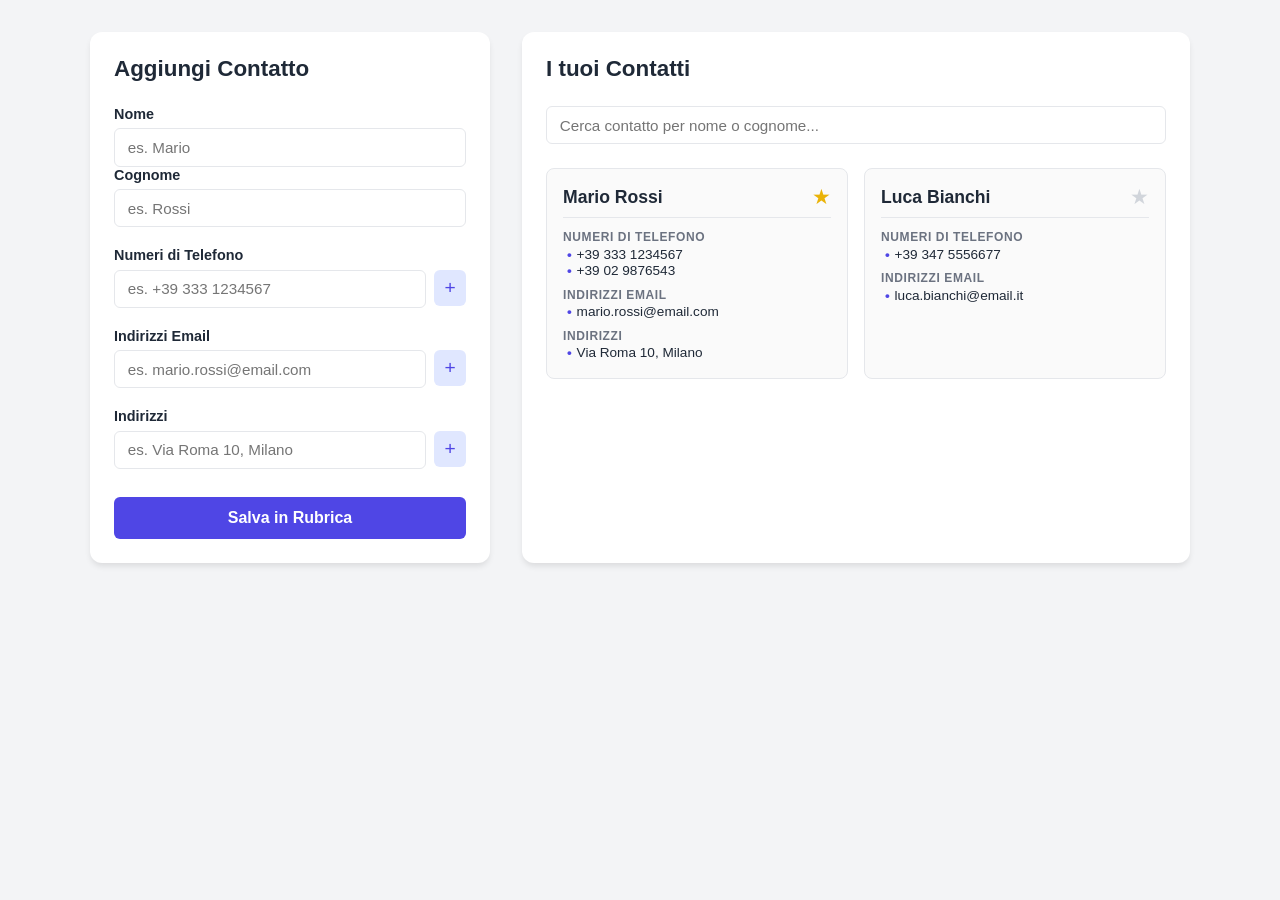
==== Frontend/index.html @ 47a5438b "Aggiunto FrontEnd e bozza di POST" ====
<!DOCTYPE html>
<html lang="it">
<head>
    <meta charset="UTF-8">
    <meta name="viewport" content="width=device-width, initial-scale=1.0">
    <title>Rubrica Telefonica Smart</title>
    <link rel="stylesheet" href="style.css">
</head>
<body>

    <div class="container">
        
        <div class="form-panel">
            <h2>Aggiungi Contatto</h2>
                
                <div class="form-group">
                    <label for="name">Nome</label>
                    <input type="text" id="name" class="form-control" placeholder="es. Mario" required>
                    <label for="surname">Cognome</label>
                    <input type="text" id="surname" class="form-control" placeholder="es. Rossi" required>
                </div>

                <div class="form-group">
                    <label>Numeri di Telefono</label>
                    <div class="dynamic-input-group">
                        <input type="tel" id="number" class="form-control" placeholder="es. +39 333 1234567">
                        <button type="button" id="addNumber" class="btn-add-field" title="Aggiungi numero">+</button>
                    </div>
                </div>

                <div class="form-group">
                    <label>Indirizzi Email</label>
                    <div class="dynamic-input-group">
                        <input type="email" id="email" class="form-control" placeholder="es. mario.rossi@email.com">
                        <button type="button" id="addEmail" class="btn-add-field" title="Aggiungi email">+</button>
                    </div>
                </div>

                <div class="form-group">
                    <label>Indirizzi</label>
                    <div class="dynamic-input-group">
                        <input type="text" id="address" class="form-control" placeholder="es. Via Roma 10, Milano">
                        <button type="button" id="addAddress" class="btn-add-field" title="Aggiungi indirizzo">+</button>
                    </div>
                </div>
                <button type="submit" id="postContact" class="btn-submit">Salva in Rubrica</button>
            
        </div>
<!--------------->
        <div class="list-panel">
            <h2>I tuoi Contatti</h2>
            
            <div class="search-bar">
                <input type="text" id="search" class="form-control" placeholder="Cerca contatto per nome o cognome...">
            </div>

            <div class="contacts-grid" id="contactsGrid">
                
                <div class="contact-card">
                    <div class="contact-header">
                        <span class="contact-name">Mario Rossi</span>
                        <label class="card-fav-toggle">
                            <input type="checkbox" checked>
                            <span class="star">★</span>
                        </label>
                    </div>
                    
                    <div class="detail-section">
                        <div id="getResult" class="detail-title">Numeri di Telefono</div>
                        <ul class="detail-list">
                            <li>+39 333 1234567</li>
                            <li>+39 02 9876543</li>
                        </ul>
                    </div>

                    <div class="detail-section">
                        <div class="detail-title">Indirizzi Email</div>
                        <ul class="detail-list">
                            <li>mario.rossi@email.com</li>
                        </ul>
                    </div>

                    <div class="detail-section">
                        <div class="detail-title">Indirizzi</div>
                        <ul class="detail-list">
                            <li>Via Roma 10, Milano</li>
                        </ul>
                    </div>
                </div>

                <div class="contact-card">
                    <div class="contact-header">
                        <span class="contact-name">Luca Bianchi</span>
                        <label class="card-fav-toggle">
                            <input type="checkbox">
                            <span class="star">★</span>
                        </label>
                    </div>
                    
                    <div class="detail-section">
                        <div class="detail-title">Numeri di Telefono</div>
                        <ul class="detail-list">
                            <li>+39 347 5556677</li>
                        </ul>
                    </div>

                    <div class="detail-section">
                        <div class="detail-title">Indirizzi Email</div>
                        <ul class="detail-list">
                            <li>luca.bianchi@email.it</li>
                        </ul>
                    </div>
                </div>

            </div>
        </div>

    </div>
    <script src="api.js"></script>
    <script src="main.js"></script>
</body>
</html>
---- Frontend/style.css ----
:root {
            --primary-color: #4f46e5;
            --primary-hover: #4338ca;
            --bg-color: #f3f4f6;
            --card-bg: #ffffff;
            --text-main: #1f2937;
            --text-muted: #6b7280;
            --border-color: #e5e7eb;
            --accent-fav: #eab308;
        }

        * {
            box-sizing: border-box;
            margin: 0;
            padding: 0;
            font-family: 'Segoe UI', Roboto, Helvetica, Arial, sans-serif;
        }

        body {
            background-color: var(--bg-color);
            color: var(--text-main);
            padding: 2rem 1rem;
            display: flex;
            justify-content: center;
        }

        .container {
            width: 100%;
            max-width: 1100px;
            display: grid;
            grid-template-columns: 1fr;
            gap: 2rem;
        }

        @media (min-width: 768px) {
            .container {
                grid-template-columns: 400px 1fr;
            }
        }

        h2 {
            margin-bottom: 1.5rem;
            font-size: 1.4rem;
            color: var(--text-main);
            display: flex;
            align-items: center;
            gap: 0.5rem;
        }

        /* --- PANNELLO FORM DI INSERIMENTO --- */
        .form-panel {
            background: var(--card-bg);
            padding: 1.5rem;
            border-radius: 12px;
            box-shadow: 0 4px 6px -1px rgba(0, 0, 0, 0.1);
            height: fit-content;
        }

        .form-group {
            margin-bottom: 1.25rem;
        }

        .form-group label {
            display: block;
            margin-bottom: 0.4rem;
            font-weight: 600;
            font-size: 0.9rem;
            color: var(--text-main);
        }

        .form-control {
            width: 100%;
            padding: 0.6rem 0.8rem;
            border: 1px solid var(--border-color);
            border-radius: 6px;
            font-size: 0.95rem;
            outline: none;
            transition: border-color 0.2s;
        }

        .form-control:focus {
            border-color: var(--primary-color);
        }

        /* Campi Multipli (Input + Bottone Aggiungi) */
        .dynamic-input-group {
            display: flex;
            gap: 0.5rem;
            margin-bottom: 0.5rem;
        }

        .btn-add-field {
            background: #e0e7ff;
            color: var(--primary-color);
            border: none;
            border-radius: 6px;
            width: 36px;
            height: 36px;
            font-size: 1.2rem;
            cursor: pointer;
            display: flex;
            align-items: center;
            justify-content: center;
            transition: background 0.2s;
        }

        .btn-add-field:hover {
            background: #c7d2fe;
        }

        /* Preferiti Toggle nel Form */
        .fav-toggle-container {
            display: flex;
            align-items: center;
            gap: 0.5rem;
            cursor: pointer;
            user-select: none;
            margin-top: 0.5rem;
        }

        .fav-checkbox {
            display: none;
        }

        .fav-star-icon {
            font-size: 1.5rem;
            color: #d1d5db;
            transition: color 0.2s;
        }

        .fav-checkbox:checked + .fav-star-icon {
            color: var(--accent-fav);
        }

        .btn-submit {
            width: 100%;
            background: var(--primary-color);
            color: white;
            border: none;
            padding: 0.75rem;
            border-radius: 6px;
            font-size: 1rem;
            font-weight: 600;
            cursor: pointer;
            transition: background 0.2s;
            margin-top: 0.5rem;
        }

        .btn-submit:hover {
            background: var(--primary-hover);
        }


        /* --- PANNELLO LISTA CONTATTI --- */
        .list-panel {
            background: var(--card-bg);
            padding: 1.5rem;
            border-radius: 12px;
            box-shadow: 0 4px 6px -1px rgba(0, 0, 0, 0.1);
        }

        .search-bar {
            margin-bottom: 1.5rem;
        }

        .contacts-grid {
            display: grid;
            grid-template-columns: 1fr;
            gap: 1rem;
        }

        @media (min-width: 1000px) {
            .contacts-grid {
                grid-template-columns: 1fr 1fr;
            }
        }

        /* Card Singolo Contatto */
        .contact-card {
            border: 1px solid var(--border-color);
            border-radius: 8px;
            padding: 1rem;
            position: relative;
            display: flex;
            flex-direction: column;
            gap: 0.5rem;
            background: #fafafa;
        }

        .contact-header {
            display: flex;
            justify-content: space-between;
            align-items: center;
            border-bottom: 1px solid var(--border-color);
            padding-bottom: 0.5rem;
            margin-bottom: 0.25rem;
        }

        .contact-name {
            font-weight: 700;
            font-size: 1.1rem;
        }

        /* Toggle Preferito sulla Card (interattivo con CSS) */
        .card-fav-toggle {
            cursor: pointer;
        }
        .card-fav-toggle input {
            display: none;
        }
        .card-fav-toggle .star {
            font-size: 1.3rem;
            color: #d1d5db;
        }
        .card-fav-toggle input:checked + .star {
            color: var(--accent-fav);
        }

        /* Sezioni dettagli (Numeri, Email, Indirizzi) */
        .detail-section {
            font-size: 0.85rem;
        }

        .detail-title {
            font-weight: 600;
            color: var(--text-muted);
            text-transform: uppercase;
            font-size: 0.75rem;
            letter-spacing: 0.05em;
            margin-bottom: 0.15rem;
        }

        .detail-list {
            list-style: none;
            padding-left: 0.25rem;
        }

        .detail-list li {
            color: var(--text-main);
            margin-bottom: 0.1rem;
            display: flex;
            align-items: center;
            gap: 0.3rem;
        }

        .detail-list li::before {
            content: "•";
            color: var(--primary-color);
            font-weight: bold;
        }
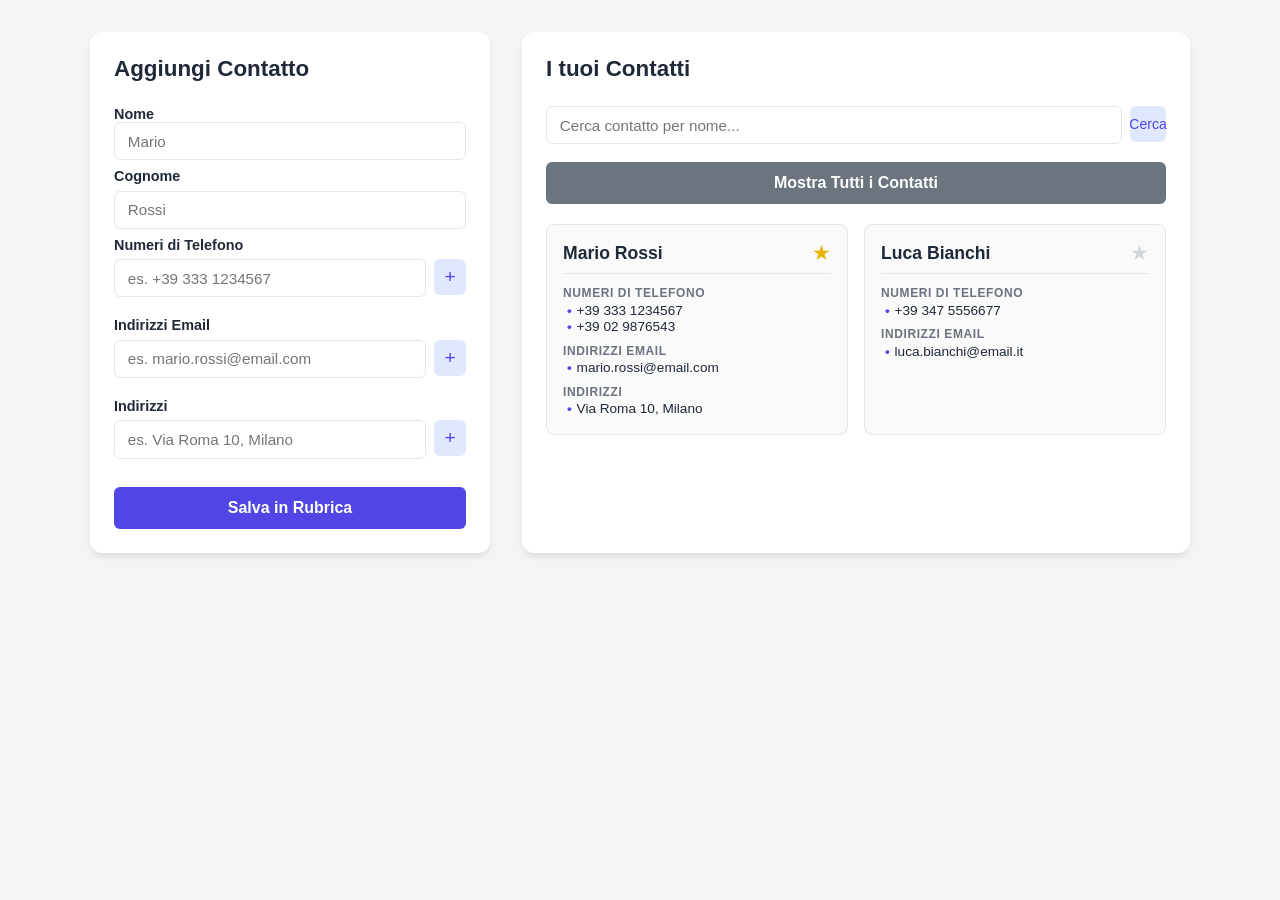
==== commit 7bb6f23d: "Aggiunto campo per la get e implementata la creazione del contatto con campi telefono, mail e indiri" ====
--- a/Frontend/index.html
+++ b/Frontend/index.html
@@ -13,14 +13,20 @@
         <div class="form-panel">
             <h2>Aggiungi Contatto</h2>
                 
-                <div class="form-group">
-                    <label for="name">Nome</label>
-                    <input type="text" id="name" class="form-control" placeholder="es. Mario" required>
-                    <label for="surname">Cognome</label>
-                    <input type="text" id="surname" class="form-control" placeholder="es. Rossi" required>
+                <div id="backendContactContainer" class="form-group">
                 </div>
 
                 <div class="form-group">
+                    <label>Nome<label>
+                    <div class="dynamic-input-group">
+                        <input type="tel" id="name" class="form-control" placeholder="Mario">
+                    </div>
+
+                    <label>Cognome</label>
+                    <div class="dynamic-input-group">
+                        <input type="tel" id="surname" class="form-control" placeholder="Rossi">
+                    </div>
+
                     <label>Numeri di Telefono</label>
                     <div class="dynamic-input-group">
                         <input type="tel" id="number" class="form-control" placeholder="es. +39 333 1234567">
@@ -46,12 +52,16 @@
                 <button type="submit" id="postContact" class="btn-submit">Salva in Rubrica</button>
             
         </div>
-<!--------------->
+
         <div class="list-panel">
             <h2>I tuoi Contatti</h2>
             
-            <div class="search-bar">
-                <input type="text" id="search" class="form-control" placeholder="Cerca contatto per nome o cognome...">
+            <div class="search-container" style="display: flex; flex-direction: column; gap: 10px; margin-bottom: 20px;">
+                <div class="dynamic-input-group">
+                    <input type="text" id="searchName" class="form-control" placeholder="Cerca contatto per nome...">
+                    <button type="button" id="btnSearch" class="btn-add-field" title="Cerca" style="padding: 0 15px; font-size: 14px;">Cerca</button>
+                </div>
+                <button type="button" id="btnShowAll" class="btn-submit" style="margin: 0; background-color: #6c757d;">Mostra Tutti i Contatti</button>
             </div>
 
             <div class="contacts-grid" id="contactsGrid">
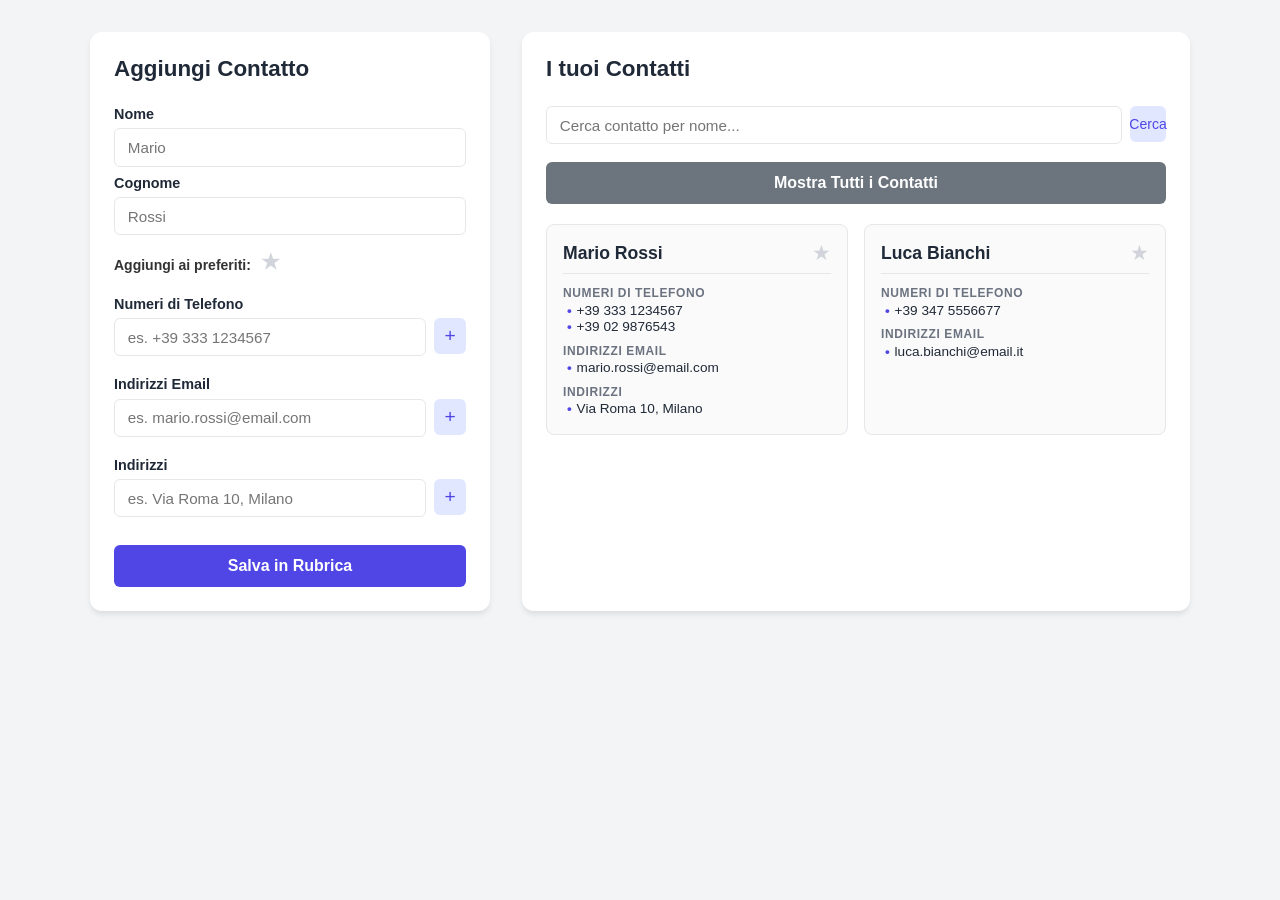
==== commit ec3e38c5: "Aggiunta checkbox per mettere contatto nei preferiti" ====
--- a/Frontend/index.html
+++ b/Frontend/index.html
@@ -17,14 +17,22 @@
                 </div>
 
                 <div class="form-group">
-                    <label>Nome<label>
+                    <label for="name">Nome</label>
                     <div class="dynamic-input-group">
-                        <input type="tel" id="name" class="form-control" placeholder="Mario">
+                        <input type="text" id="name" class="form-control" placeholder="Mario">
                     </div>
 
-                    <label>Cognome</label>
+                    <label for="surname">Cognome</label>
                     <div class="dynamic-input-group">
-                        <input type="tel" id="surname" class="form-control" placeholder="Rossi">
+                        <input type="text" id="surname" class="form-control" placeholder="Rossi">
+                    </div>
+
+                    <div class="fav-input-group" style="margin: 15px 0; display: flex; align-items: center; gap: 10px;">
+                        <span style="font-size: 14px; font-weight: bold; color: #333;">Aggiungi ai preferiti:</span>
+                        <label class="card-fav-toggle" style="cursor: pointer; font-size: 20px;">
+                            <input type="checkbox" id="isFavorite">
+                            <span class="star">★</span>
+                        </label>
                     </div>
 
                     <label>Numeri di Telefono</label>
@@ -70,7 +78,7 @@
                     <div class="contact-header">
                         <span class="contact-name">Mario Rossi</span>
                         <label class="card-fav-toggle">
-                            <input type="checkbox" checked>
+                            <input type="checkbox" id="favourite">
                             <span class="star">★</span>
                         </label>
                     </div>
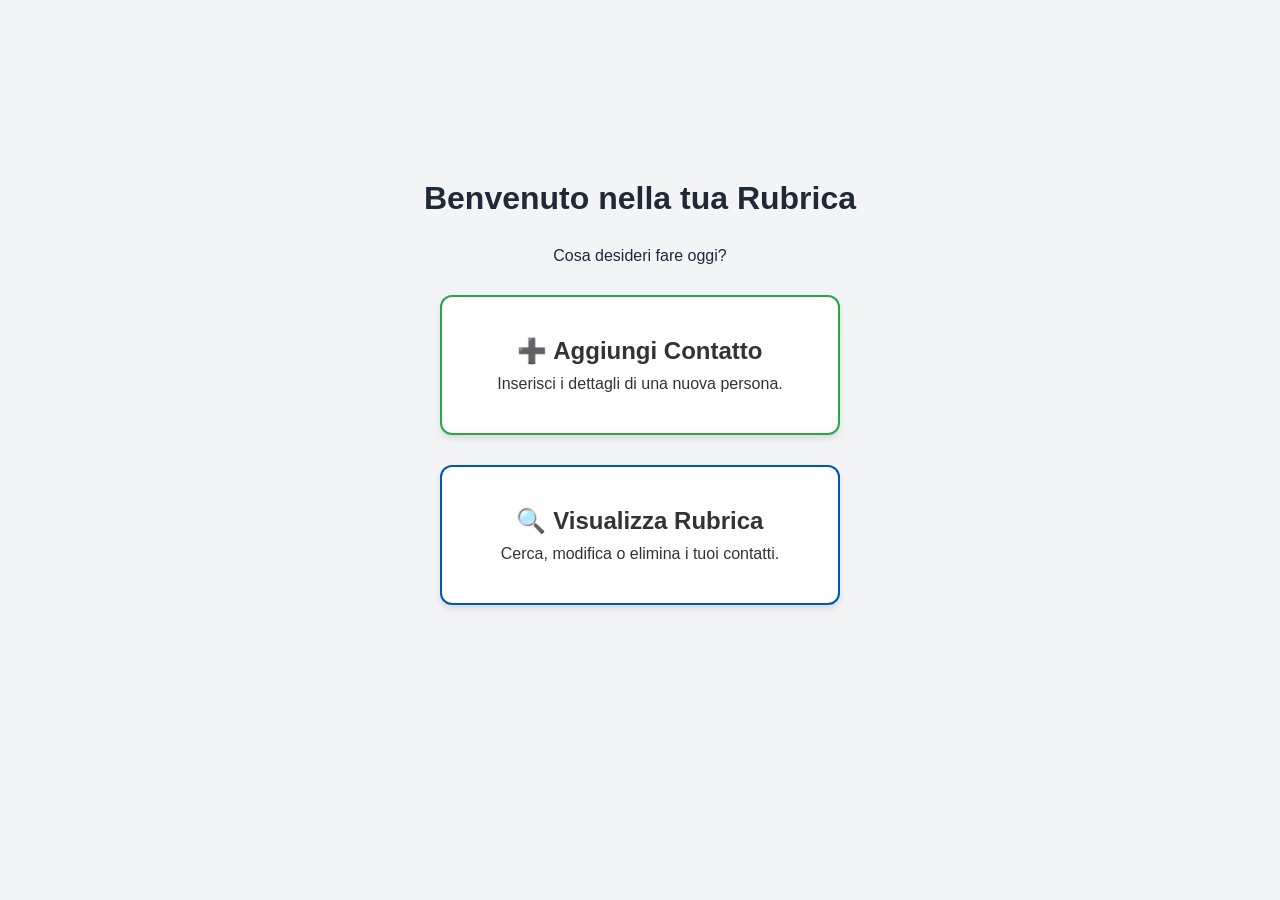
==== commit c4338786: "Aggiunta pagina index in frontend. Sistemati dati per far funzionare il progetto soltanto clonando i" ====
--- a/Frontend/index.html
+++ b/Frontend/index.html
@@ -3,138 +3,54 @@
 <head>
     <meta charset="UTF-8">
     <meta name="viewport" content="width=device-width, initial-scale=1.0">
-    <title>Rubrica Telefonica Smart</title>
+    <title>Rubrica - Home</title>
     <link rel="stylesheet" href="style.css">
+    <style>
+        .home-container {
+            display: flex;
+            flex-direction: column;
+            align-items: center;
+            justify-content: center;
+            min-height: 80vh;
+            gap: 30px;
+        }
+        .action-card {
+            background: #fff;
+            padding: 40px;
+            border-radius: 12px;
+            box-shadow: 0 4px 6px rgba(0,0,0,0.1);
+            text-align: center;
+            width: 100%;
+            max-width: 400px;
+            text-decoration: none;
+            color: #333;
+            transition: transform 0.2s;
+            border: 2px solid transparent;
+        }
+        .action-card:hover {
+            transform: translateY(-5px);
+        }
+        .card-add { border-color: #28a745; }
+        .card-view { border-color: #0056b3; }
+        .action-card h2 { margin-bottom: 10px; }
+    </style>
 </head>
 <body>
 
-    <div class="container">
-        
-        <div class="form-panel">
-            <h2>Aggiungi Contatto</h2>
-                
-                <div id="backendContactContainer" class="form-group">
-                </div>
+    <div class="container home-container">
+        <h1>Benvenuto nella tua Rubrica</h1>
+        <p>Cosa desideri fare oggi?</p>
 
-                <div class="form-group">
-                    <label for="name">Nome</label>
-                    <div class="dynamic-input-group">
-                        <input type="text" id="name" class="form-control" placeholder="Mario">
-                    </div>
+        <a href="crea.html" class="action-card card-add">
+            <h2>➕ Aggiungi Contatto</h2>
+            <p>Inserisci i dettagli di una nuova persona.</p>
+        </a>
 
-                    <label for="surname">Cognome</label>
-                    <div class="dynamic-input-group">
-                        <input type="text" id="surname" class="form-control" placeholder="Rossi">
-                    </div>
+        <a href="visualizza.html" class="action-card card-view">
+            <h2>🔍 Visualizza Rubrica</h2>
+            <p>Cerca, modifica o elimina i tuoi contatti.</p>
+        </a>
+    </div>
 
-                    <div class="fav-input-group" style="margin: 15px 0; display: flex; align-items: center; gap: 10px;">
-                        <span style="font-size: 14px; font-weight: bold; color: #333;">Aggiungi ai preferiti:</span>
-                        <label class="card-fav-toggle" style="cursor: pointer; font-size: 20px;">
-                            <input type="checkbox" id="isFavorite">
-                            <span class="star">★</span>
-                        </label>
-                    </div>
-
-                    <label>Numeri di Telefono</label>
-                    <div class="dynamic-input-group">
-                        <input type="tel" id="number" class="form-control" placeholder="es. +39 333 1234567">
-                        <button type="button" id="addNumber" class="btn-add-field" title="Aggiungi numero">+</button>
-                    </div>
-                </div>
-
-                <div class="form-group">
-                    <label>Indirizzi Email</label>
-                    <div class="dynamic-input-group">
-                        <input type="email" id="email" class="form-control" placeholder="es. mario.rossi@email.com">
-                        <button type="button" id="addEmail" class="btn-add-field" title="Aggiungi email">+</button>
-                    </div>
-                </div>
-
-                <div class="form-group">
-                    <label>Indirizzi</label>
-                    <div class="dynamic-input-group">
-                        <input type="text" id="address" class="form-control" placeholder="es. Via Roma 10, Milano">
-                        <button type="button" id="addAddress" class="btn-add-field" title="Aggiungi indirizzo">+</button>
-                    </div>
-                </div>
-                <button type="submit" id="postContact" class="btn-submit">Salva in Rubrica</button>
-            
-        </div>
-
-        <div class="list-panel">
-            <h2>I tuoi Contatti</h2>
-            
-            <div class="search-container" style="display: flex; flex-direction: column; gap: 10px; margin-bottom: 20px;">
-                <div class="dynamic-input-group">
-                    <input type="text" id="searchName" class="form-control" placeholder="Cerca contatto per nome...">
-                    <button type="button" id="btnSearch" class="btn-add-field" title="Cerca" style="padding: 0 15px; font-size: 14px;">Cerca</button>
-                </div>
-                <button type="button" id="btnShowAll" class="btn-submit" style="margin: 0; background-color: #6c757d;">Mostra Tutti i Contatti</button>
-            </div>
-
-            <div class="contacts-grid" id="contactsGrid">
-                
-                <div class="contact-card">
-                    <div class="contact-header">
-                        <span class="contact-name">Mario Rossi</span>
-                        <label class="card-fav-toggle">
-                            <input type="checkbox" id="favourite">
-                            <span class="star">★</span>
-                        </label>
-                    </div>
-                    
-                    <div class="detail-section">
-                        <div id="getResult" class="detail-title">Numeri di Telefono</div>
-                        <ul class="detail-list">
-                            <li>+39 333 1234567</li>
-                            <li>+39 02 9876543</li>
-                        </ul>
-                    </div>
-
-                    <div class="detail-section">
-                        <div class="detail-title">Indirizzi Email</div>
-                        <ul class="detail-list">
-                            <li>mario.rossi@email.com</li>
-                        </ul>
-                    </div>
-
-                    <div class="detail-section">
-                        <div class="detail-title">Indirizzi</div>
-                        <ul class="detail-list">
-                            <li>Via Roma 10, Milano</li>
-                        </ul>
-                    </div>
-                </div>
-
-                <div class="contact-card">
-                    <div class="contact-header">
-                        <span class="contact-name">Luca Bianchi</span>
-                        <label class="card-fav-toggle">
-                            <input type="checkbox">
-                            <span class="star">★</span>
-                        </label>
-                    </div>
-                    
-                    <div class="detail-section">
-                        <div class="detail-title">Numeri di Telefono</div>
-                        <ul class="detail-list">
-                            <li>+39 347 5556677</li>
-                        </ul>
-                    </div>
-
-                    <div class="detail-section">
-                        <div class="detail-title">Indirizzi Email</div>
-                        <ul class="detail-list">
-                            <li>luca.bianchi@email.it</li>
-                        </ul>
-                    </div>
-                </div>
-
-            </div>
-        </div>
-
-    </div>
-    <script src="api.js"></script>
-    <script src="main.js"></script>
 </body>
 </html>
--- a/Frontend/style.css
+++ b/Frontend/style.css
@@ -1,250 +1,578 @@
-        :root {
-            --primary-color: #4f46e5;
-            --primary-hover: #4338ca;
-            --bg-color: #f3f4f6;
-            --card-bg: #ffffff;
-            --text-main: #1f2937;
-            --text-muted: #6b7280;
-            --border-color: #e5e7eb;
-            --accent-fav: #eab308;
-        }
-
-        * {
-            box-sizing: border-box;
-            margin: 0;
-            padding: 0;
-            font-family: 'Segoe UI', Roboto, Helvetica, Arial, sans-serif;
-        }
-
-        body {
-            background-color: var(--bg-color);
-            color: var(--text-main);
-            padding: 2rem 1rem;
-            display: flex;
-            justify-content: center;
-        }
-
-        .container {
-            width: 100%;
-            max-width: 1100px;
-            display: grid;
-            grid-template-columns: 1fr;
-            gap: 2rem;
-        }
-
-        @media (min-width: 768px) {
-            .container {
-                grid-template-columns: 400px 1fr;
-            }
-        }
-
-        h2 {
-            margin-bottom: 1.5rem;
-            font-size: 1.4rem;
-            color: var(--text-main);
-            display: flex;
-            align-items: center;
-            gap: 0.5rem;
-        }
-
-        /* --- PANNELLO FORM DI INSERIMENTO --- */
-        .form-panel {
-            background: var(--card-bg);
-            padding: 1.5rem;
-            border-radius: 12px;
-            box-shadow: 0 4px 6px -1px rgba(0, 0, 0, 0.1);
-            height: fit-content;
-        }
-
-        .form-group {
-            margin-bottom: 1.25rem;
-        }
-
-        .form-group label {
-            display: block;
-            margin-bottom: 0.4rem;
-            font-weight: 600;
-            font-size: 0.9rem;
-            color: var(--text-main);
-        }
-
-        .form-control {
-            width: 100%;
-            padding: 0.6rem 0.8rem;
-            border: 1px solid var(--border-color);
-            border-radius: 6px;
-            font-size: 0.95rem;
-            outline: none;
-            transition: border-color 0.2s;
-        }
-
-        .form-control:focus {
-            border-color: var(--primary-color);
-        }
-
-        /* Campi Multipli (Input + Bottone Aggiungi) */
-        .dynamic-input-group {
-            display: flex;
-            gap: 0.5rem;
-            margin-bottom: 0.5rem;
-        }
-
-        .btn-add-field {
-            background: #e0e7ff;
-            color: var(--primary-color);
-            border: none;
-            border-radius: 6px;
-            width: 36px;
-            height: 36px;
-            font-size: 1.2rem;
-            cursor: pointer;
-            display: flex;
-            align-items: center;
-            justify-content: center;
-            transition: background 0.2s;
-        }
-
-        .btn-add-field:hover {
-            background: #c7d2fe;
-        }
-
-        /* Preferiti Toggle nel Form */
-        .fav-toggle-container {
-            display: flex;
-            align-items: center;
-            gap: 0.5rem;
-            cursor: pointer;
-            user-select: none;
-            margin-top: 0.5rem;
-        }
-
-        .fav-checkbox {
-            display: none;
-        }
-
-        .fav-star-icon {
-            font-size: 1.5rem;
-            color: #d1d5db;
-            transition: color 0.2s;
-        }
-
-        .fav-checkbox:checked + .fav-star-icon {
-            color: var(--accent-fav);
-        }
-
-        .btn-submit {
-            width: 100%;
-            background: var(--primary-color);
-            color: white;
-            border: none;
-            padding: 0.75rem;
-            border-radius: 6px;
-            font-size: 1rem;
-            font-weight: 600;
-            cursor: pointer;
-            transition: background 0.2s;
-            margin-top: 0.5rem;
-        }
-
-        .btn-submit:hover {
-            background: var(--primary-hover);
-        }
-
-
-        /* --- PANNELLO LISTA CONTATTI --- */
-        .list-panel {
-            background: var(--card-bg);
-            padding: 1.5rem;
-            border-radius: 12px;
-            box-shadow: 0 4px 6px -1px rgba(0, 0, 0, 0.1);
-        }
-
-        .search-bar {
-            margin-bottom: 1.5rem;
-        }
-
-        .contacts-grid {
-            display: grid;
-            grid-template-columns: 1fr;
-            gap: 1rem;
-        }
-
-        @media (min-width: 1000px) {
-            .contacts-grid {
-                grid-template-columns: 1fr 1fr;
-            }
-        }
-
-        /* Card Singolo Contatto */
-        .contact-card {
-            border: 1px solid var(--border-color);
-            border-radius: 8px;
-            padding: 1rem;
-            position: relative;
-            display: flex;
-            flex-direction: column;
-            gap: 0.5rem;
-            background: #fafafa;
-        }
-
-        .contact-header {
-            display: flex;
-            justify-content: space-between;
-            align-items: center;
-            border-bottom: 1px solid var(--border-color);
-            padding-bottom: 0.5rem;
-            margin-bottom: 0.25rem;
-        }
-
-        .contact-name {
-            font-weight: 700;
-            font-size: 1.1rem;
-        }
-
-        /* Toggle Preferito sulla Card (interattivo con CSS) */
-        .card-fav-toggle {
-            cursor: pointer;
-        }
-        .card-fav-toggle input {
-            display: none;
-        }
-        .card-fav-toggle .star {
-            font-size: 1.3rem;
-            color: #d1d5db;
-        }
-        .card-fav-toggle input:checked + .star {
-            color: var(--accent-fav);
-        }
-
-        /* Sezioni dettagli (Numeri, Email, Indirizzi) */
-        .detail-section {
-            font-size: 0.85rem;
-        }
-
-        .detail-title {
-            font-weight: 600;
-            color: var(--text-muted);
-            text-transform: uppercase;
-            font-size: 0.75rem;
-            letter-spacing: 0.05em;
-            margin-bottom: 0.15rem;
-        }
-
-        .detail-list {
-            list-style: none;
-            padding-left: 0.25rem;
-        }
-
-        .detail-list li {
-            color: var(--text-main);
-            margin-bottom: 0.1rem;
-            display: flex;
-            align-items: center;
-            gap: 0.3rem;
-        }
-
-        .detail-list li::before {
-            content: "•";
-            color: var(--primary-color);
-            font-weight: bold;
-        }+/* =============================================
+   VARIABILI
+   ============================================= */
+:root {
+    --primary-color: #4f46e5;
+    --primary-hover: #4338ca;
+    --bg-color: #f3f4f6;
+    --card-bg: #ffffff;
+    --text-main: #1f2937;
+    --text-muted: #6b7280;
+    --border-color: #e5e7eb;
+    --accent-fav: #eab308;
+
+    --blue: #0056b3;
+    --blue-light: #f0f7ff;
+    --green: #28a745;
+    --green-light: #f4fbf6;
+    --cyan: #17a2b8;
+    --orange: #fd7e14;
+    --teal: #20c997;
+    --purple: #6f42c1;
+    --gray: #6c757d;
+}
+
+/* =============================================
+   RESET & BASE
+   ============================================= */
+* {
+    box-sizing: border-box;
+    margin: 0;
+    padding: 0;
+    font-family: 'Segoe UI', Roboto, Helvetica, Arial, sans-serif;
+}
+
+body {
+    background-color: var(--bg-color);
+    color: var(--text-main);
+    padding: 2rem 1rem;
+    display: flex;
+    justify-content: center;
+}
+
+/* =============================================
+   LAYOUT
+   ============================================= */
+.page-container {
+    display: flex;
+    flex-direction: column;
+    gap: 40px;
+    max-width: 800px;
+    margin: 0 auto;
+    padding: 20px;
+    width: 100%;
+}
+
+.section-divider {
+    border: 0;
+    border-top: 1px solid #ccc;
+    margin: 0;
+}
+
+/* =============================================
+   NAVIGAZIONE
+   ============================================= */
+.top-nav {
+    /* spazio per eventuali futuri link */
+}
+
+.nav-link-create {
+    color: var(--green);
+    font-weight: bold;
+    text-decoration: none;
+}
+
+/* =============================================
+   PANNELLI
+   ============================================= */
+.form-panel,
+.list-panel {
+    background: var(--card-bg);
+    padding: 20px;
+    border-radius: 8px;
+}
+
+.panel-blue {
+    border: 1px solid var(--blue);
+}
+
+.panel-green {
+    border: 1px solid var(--green);
+}
+
+/* =============================================
+   TITOLI PANNELLO
+   ============================================= */
+.panel-title {
+    margin-top: 0;
+    padding-bottom: 10px;
+    border-bottom-width: 2px;
+    border-bottom-style: solid;
+}
+
+.panel-title--blue {
+    border-bottom-color: var(--blue);
+    color: var(--blue);
+}
+
+.panel-title--green {
+    border-bottom-color: var(--green);
+    color: var(--green);
+}
+
+/* =============================================
+   FORM
+   ============================================= */
+.form-group {
+    margin-bottom: 10px;
+}
+
+.form-group--last {
+    margin-bottom: 20px;
+}
+
+.form-group--highlight-blue {
+    margin-bottom: 20px;
+    background: var(--blue-light);
+    padding: 15px;
+    border-radius: 4px;
+}
+
+.form-group label {
+    display: block;
+    margin-bottom: 0.4rem;
+    font-weight: 600;
+    font-size: 0.9rem;
+    color: var(--text-main);
+}
+
+.label-bold {
+    font-weight: bold;
+}
+
+.label-block {
+    display: block;
+    margin-bottom: 5px;
+}
+
+.form-control {
+    width: 100%;
+    padding: 0.6rem 0.8rem;
+    border: 1px solid var(--border-color);
+    border-radius: 6px;
+    font-size: 0.95rem;
+    outline: none;
+    transition: border-color 0.2s;
+}
+
+.form-control:focus {
+    border-color: var(--primary-color);
+}
+
+.textarea-resizable {
+    resize: vertical;
+}
+
+/* =============================================
+   FORM MODIFICA
+   ============================================= */
+.edit-form-container {
+    padding: 15px;
+    border: 1px dashed var(--blue);
+    border-radius: 4px;
+}
+
+.edit-form-title {
+    margin-top: 0;
+    color: var(--blue);
+    font-size: 16px;
+}
+
+.hidden {
+    display: none;
+}
+
+/* Riga preferito */
+.fav-row {
+    margin: 15px 0;
+    display: flex;
+    align-items: center;
+    gap: 10px;
+}
+
+.fav-label {
+    font-weight: bold;
+}
+
+/* =============================================
+   BOTTONI AZIONE
+   ============================================= */
+.action-buttons-container {
+    display: flex;
+    gap: 15px;
+    margin-top: 20px;
+}
+
+.btn-save {
+    flex: 2;
+    background-color: var(--blue);
+    font-weight: bold;
+    color: white;
+    padding: 10px;
+    border: none;
+    border-radius: 4px;
+    cursor: pointer;
+}
+
+.btn-save:hover {
+    background-color: #004494;
+}
+
+.btn-delete {
+    flex: 1;
+    padding: 10px;
+}
+
+.btn-submit {
+    width: 100%;
+    background: var(--primary-color);
+    color: white;
+    border: none;
+    padding: 0.75rem;
+    border-radius: 6px;
+    font-size: 1rem;
+    font-weight: 600;
+    cursor: pointer;
+    transition: background 0.2s;
+    margin-top: 0.5rem;
+}
+
+.btn-submit:hover {
+    background: var(--primary-hover);
+}
+
+.btn-danger {
+    background-color: #dc3545;
+    color: white;
+    border: none;
+    padding: 6px 12px;
+    border-radius: 4px;
+    cursor: pointer;
+    font-weight: bold;
+}
+
+.btn-danger:hover {
+    background-color: #bd2130;
+}
+
+.btn-secondary {
+    background-color: #6c757d;
+    color: white;
+    border: none;
+    padding: 6px 12px;
+    border-radius: 4px;
+    cursor: pointer;
+    font-size: 13px;
+    margin-top: 5px;
+}
+
+.btn-secondary:hover {
+    background-color: #5a6268;
+}
+
+.btn-remove-field {
+    background-color: #e63946;
+    color: white;
+    border: none;
+    border-radius: 4px;
+    padding: 8px 12px;
+    cursor: pointer;
+    font-weight: bold;
+}
+
+.btn-remove-field:hover {
+    background-color: #c32f3a;
+}
+
+.btn-delete-inline {
+    background-color: #fff3f3;
+    color: #dc3545;
+    border: 1px solid #f5c6cb;
+    padding: 4px 8px;
+    border-radius: 4px;
+    cursor: pointer;
+    font-size: 12px;
+    font-weight: bold;
+    white-space: nowrap;
+}
+
+.btn-delete-inline:hover {
+    background-color: #dc3545;
+    color: white;
+}
+
+/* =============================================
+   RICERCA E LISTA CONTATTI
+   ============================================= */
+.search-container {
+    display: flex;
+    flex-direction: column;
+    gap: 10px;
+    margin-bottom: 20px;
+}
+
+.contact-list-box {
+    margin-bottom: 20px;
+    background: var(--green-light);
+    padding: 15px;
+    border-radius: 4px;
+    border-left: 4px solid var(--green);
+}
+
+/* =============================================
+   SCHEDA DETTAGLIO CONTATTO
+   ============================================= */
+.contact-detail-container {
+    margin-bottom: 25px;
+    padding: 20px;
+    border: 1px dashed var(--green);
+    border-radius: 6px;
+    background-color: #fafafa;
+}
+
+.contact-detail-title {
+    margin-top: 0;
+    color: var(--green);
+    border-bottom: 1px solid #e0e0e0;
+    padding-bottom: 5px;
+}
+
+.contact-detail-grid {
+    display: flex;
+    flex-direction: column;
+    gap: 15px;
+    margin-top: 15px;
+}
+
+/* Card singola dettaglio */
+.detail-card {
+    background: var(--card-bg);
+    padding: 10px 15px;
+    border-radius: 4px;
+    border-left-width: 4px;
+    border-left-style: solid;
+    box-shadow: 0 1px 3px rgba(0, 0, 0, 0.05);
+}
+
+.detail-card--gray   { border-left-color: var(--gray); }
+.detail-card--cyan   { border-left-color: var(--cyan); }
+.detail-card--orange { border-left-color: var(--orange); }
+.detail-card--teal   { border-left-color: var(--teal); }
+.detail-card--purple { border-left-color: var(--purple); }
+
+.detail-card__label {
+    font-size: 12px;
+    text-transform: uppercase;
+    color: #888;
+    font-weight: bold;
+    display: block;
+}
+
+.detail-card__name-row {
+    font-size: 18px;
+    font-weight: bold;
+    color: #333;
+    margin-top: 5px;
+    display: flex;
+    align-items: center;
+    gap: 10px;
+}
+
+.detail-card__list {
+    margin-top: 5px;
+    color: #333;
+    display: flex;
+    flex-direction: column;
+    gap: 5px;
+}
+
+.detail-card__description {
+    margin-top: 5px;
+    color: #333;
+    white-space: pre-wrap;
+}
+
+/* =============================================
+   BADGE PREFERITO
+   ============================================= */
+.fav-star {
+    color: #ffc107;
+    margin-left: 5px;
+}
+
+.fav-badge {
+    background-color: #fff3cd;
+    color: #856404;
+    border: 1px solid #ffeeba;
+    padding: 4px 8px;
+    border-radius: 4px;
+    font-size: 12px;
+    font-weight: bold;
+    display: inline-flex;
+    align-items: center;
+    gap: 4px;
+}
+
+/* =============================================
+   RIGHE DATI (telefoni, email, indirizzi)
+   ============================================= */
+.view-data-row {
+    display: flex;
+    justify-content: space-between;
+    align-items: center;
+    background: #fdfdfd;
+    padding: 6px 10px;
+    border-radius: 4px;
+    border: 1px solid #eaeaea;
+}
+
+/* =============================================
+   VOCI LISTA CONTATTI CLICCABILI
+   ============================================= */
+.voce-contatto {
+    padding: 8px 12px;
+    cursor: pointer;
+    border-radius: 4px;
+    transition: background-color 0.2s, padding-left 0.2s, border-left 0.2s;
+}
+
+.voce-contatto:hover {
+    background-color: #f0f0f0;
+    color: var(--green);
+    padding-left: 16px;
+    border-left: 3px solid var(--green);
+}
+
+/* =============================================
+   DYNAMIC ROW (campi aggiuntivi)
+   ============================================= */
+.dynamic-input-group {
+    display: flex;
+    gap: 0.5rem;
+    margin-bottom: 0.5rem;
+}
+
+.dynamic-row {
+    display: flex;
+    gap: 10px;
+    margin-bottom: 8px;
+    align-items: center;
+}
+
+/* =============================================
+   TOGGLE PREFERITO (stella)
+   ============================================= */
+.card-fav-toggle {
+    cursor: pointer;
+    font-size: 20px;
+}
+
+.card-fav-toggle input {
+    display: none;
+}
+
+.card-fav-toggle .star {
+    font-size: 1.3rem;
+    color: #d1d5db;
+    transition: color 0.2s;
+}
+
+.card-fav-toggle input:checked + .star {
+    color: var(--accent-fav);
+}
+
+/* =============================================
+   GRID CONTATTI
+   ============================================= */
+.contacts-grid {
+    display: grid;
+    grid-template-columns: 1fr;
+    gap: 1rem;
+}
+
+@media (min-width: 1000px) {
+    .contacts-grid {
+        grid-template-columns: 1fr 1fr;
+    }
+}
+
+/* Card singolo contatto */
+.contact-card {
+    border: 1px solid var(--border-color);
+    border-radius: 8px;
+    padding: 1rem;
+    position: relative;
+    display: flex;
+    flex-direction: column;
+    gap: 0.5rem;
+    background: #fafafa;
+}
+
+.contact-header {
+    display: flex;
+    justify-content: space-between;
+    align-items: center;
+    border-bottom: 1px solid var(--border-color);
+    padding-bottom: 0.5rem;
+    margin-bottom: 0.25rem;
+}
+
+.contact-name {
+    font-weight: 700;
+    font-size: 1.1rem;
+}
+
+/* Sezioni dettagli card */
+.detail-section {
+    font-size: 0.85rem;
+}
+
+.detail-title {
+    font-weight: 600;
+    color: var(--text-muted);
+    text-transform: uppercase;
+    font-size: 0.75rem;
+    letter-spacing: 0.05em;
+    margin-bottom: 0.15rem;
+}
+
+.detail-list {
+    list-style: none;
+    padding-left: 0.25rem;
+}
+
+.detail-list li {
+    color: var(--text-main);
+    margin-bottom: 0.1rem;
+    display: flex;
+    align-items: center;
+    gap: 0.3rem;
+}
+
+.detail-list li::before {
+    content: "•";
+    color: var(--primary-color);
+    font-weight: bold;
+}
+
+/* =============================================
+   BOTTONE ADD FIELD
+   ============================================= */
+.btn-add-field {
+    background: #e0e7ff;
+    color: var(--primary-color);
+    border: none;
+    border-radius: 6px;
+    width: 36px;
+    height: 36px;
+    font-size: 1.2rem;
+    cursor: pointer;
+    display: flex;
+    align-items: center;
+    justify-content: center;
+    transition: background 0.2s;
+}
+
+.btn-add-field:hover {
+    background: #c7d2fe;
+}
